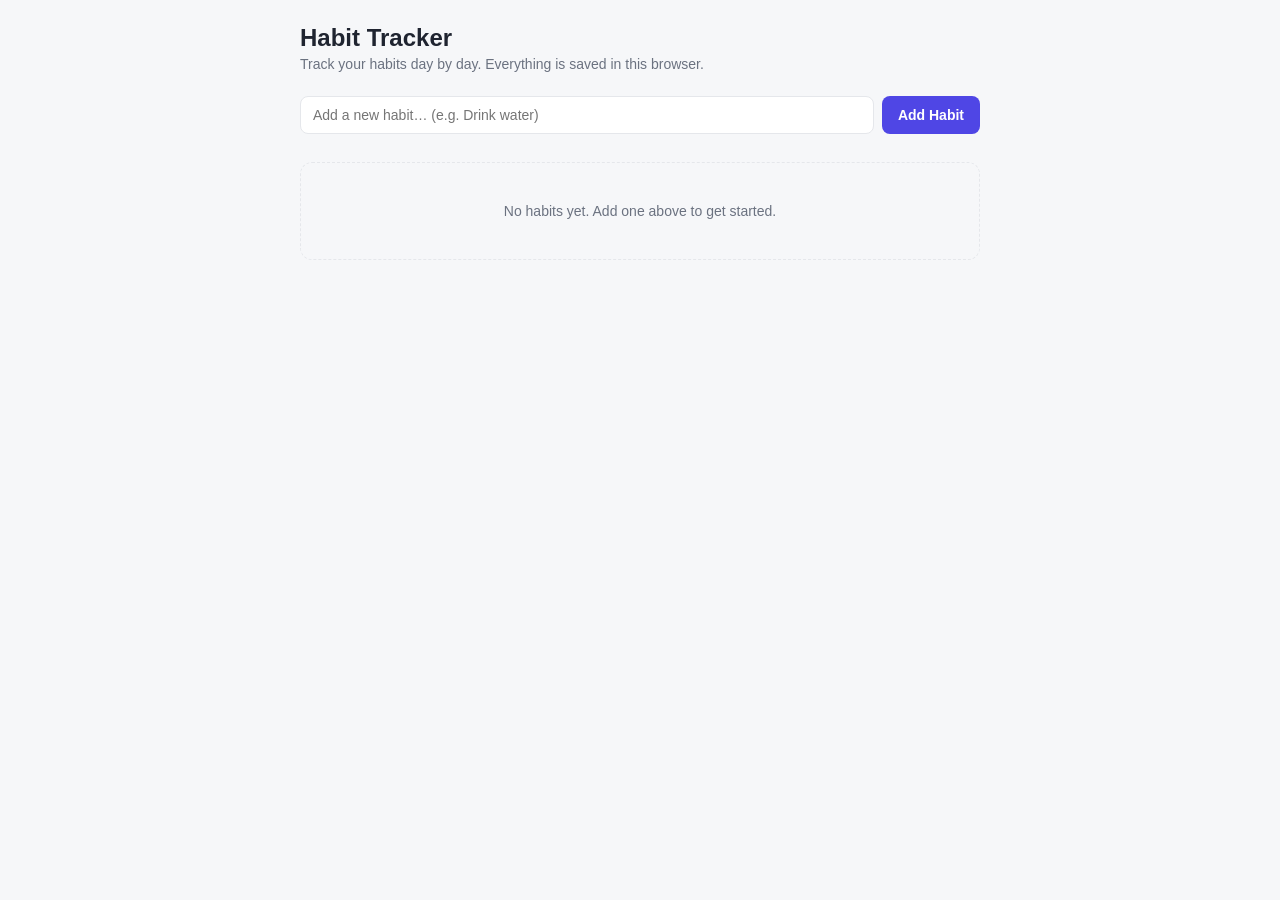
==== index.html @ 4790bc72 "Add single-file habit tracker web app Plain HTML/CSS/JS, no build step. Add/rename/delete custom hab" ====
<!DOCTYPE html>
<html lang="en">
<head>
<meta charset="UTF-8">
<meta name="viewport" content="width=device-width, initial-scale=1.0">
<title>Habit Tracker</title>
<style>
  :root {
    --bg: #f6f7f9;
    --card-bg: #ffffff;
    --text: #1f2430;
    --text-muted: #6b7280;
    --border: #e5e7eb;
    --accent: #4f46e5;
    --accent-hover: #4338ca;
    --danger: #dc2626;
    --danger-hover: #b91c1c;
    --cell-empty: #e9ebef;
    --cell-filled: #4f46e5;
    --cell-today-ring: #f59e0b;
    --shadow: 0 1px 3px rgba(0,0,0,0.06), 0 1px 2px rgba(0,0,0,0.04);
  }

  @media (prefers-color-scheme: dark) {
    :root {
      --bg: #14161c;
      --card-bg: #1d2029;
      --text: #e7e9ee;
      --text-muted: #9aa0ac;
      --border: #2b2f3a;
      --accent: #6366f1;
      --accent-hover: #7577f3;
      --danger: #ef4444;
      --danger-hover: #f87171;
      --cell-empty: #2a2e38;
      --cell-filled: #6366f1;
      --cell-today-ring: #fbbf24;
      --shadow: 0 1px 3px rgba(0,0,0,0.3), 0 1px 2px rgba(0,0,0,0.2);
    }
  }

  * { box-sizing: border-box; }

  body {
    margin: 0;
    background: var(--bg);
    color: var(--text);
    font-family: -apple-system, BlinkMacSystemFont, "Segoe UI", Roboto, Helvetica, Arial, sans-serif;
    padding: 24px 16px 64px;
  }

  .wrap {
    max-width: 680px;
    margin: 0 auto;
  }

  h1 {
    font-size: 24px;
    font-weight: 700;
    margin: 0 0 4px;
  }

  .subtitle {
    color: var(--text-muted);
    font-size: 14px;
    margin: 0 0 24px;
  }

  .add-form {
    display: flex;
    gap: 8px;
    margin-bottom: 28px;
  }

  .add-form input {
    flex: 1;
    padding: 10px 12px;
    border-radius: 8px;
    border: 1px solid var(--border);
    background: var(--card-bg);
    color: var(--text);
    font-size: 14px;
  }

  .add-form input:focus {
    outline: 2px solid var(--accent);
    outline-offset: 1px;
  }

  button {
    font-family: inherit;
    cursor: pointer;
  }

  .btn {
    padding: 10px 16px;
    border-radius: 8px;
    border: none;
    background: var(--accent);
    color: white;
    font-size: 14px;
    font-weight: 600;
  }

  .btn:hover { background: var(--accent-hover); }

  .habit-list {
    display: flex;
    flex-direction: column;
    gap: 14px;
  }

  .habit-card {
    background: var(--card-bg);
    border: 1px solid var(--border);
    border-radius: 12px;
    padding: 16px 18px;
    box-shadow: var(--shadow);
  }

  .habit-header {
    display: flex;
    align-items: center;
    justify-content: space-between;
    gap: 10px;
    margin-bottom: 12px;
  }

  .habit-title {
    display: flex;
    align-items: center;
    gap: 8px;
    min-width: 0;
    flex: 1;
  }

  .habit-name {
    font-size: 16px;
    font-weight: 600;
    overflow: hidden;
    text-overflow: ellipsis;
    white-space: nowrap;
  }

  .habit-name-input {
    font-size: 16px;
    font-weight: 600;
    padding: 4px 6px;
    border-radius: 6px;
    border: 1px solid var(--accent);
    background: var(--bg);
    color: var(--text);
    width: 100%;
  }

  .icon-btn {
    background: transparent;
    border: none;
    padding: 4px;
    border-radius: 6px;
    color: var(--text-muted);
    font-size: 15px;
    line-height: 1;
    display: inline-flex;
    align-items: center;
    justify-content: center;
  }

  .icon-btn:hover {
    background: var(--cell-empty);
    color: var(--text);
  }

  .icon-btn.danger:hover {
    color: var(--danger-hover);
  }

  .habit-actions {
    display: flex;
    align-items: center;
    gap: 6px;
    flex-shrink: 0;
  }

  .habit-meta {
    display: flex;
    align-items: center;
    justify-content: space-between;
    margin-bottom: 12px;
    gap: 10px;
    flex-wrap: wrap;
  }

  .streak {
    font-size: 13px;
    color: var(--text-muted);
    font-weight: 600;
  }

  .streak .flame { margin-right: 2px; }

  .done-btn {
    padding: 8px 14px;
    border-radius: 8px;
    border: 1px solid var(--accent);
    background: transparent;
    color: var(--accent);
    font-size: 13px;
    font-weight: 600;
  }

  .done-btn:hover {
    background: var(--accent);
    color: white;
  }

  .done-btn.is-done {
    background: var(--accent);
    color: white;
  }

  .grid {
    display: grid;
    grid-template-columns: repeat(10, 1fr);
    gap: 4px;
  }

  .cell {
    aspect-ratio: 1 / 1;
    border-radius: 4px;
    background: var(--cell-empty);
  }

  .cell.filled {
    background: var(--cell-filled);
  }

  .cell.today {
    box-shadow: 0 0 0 2px var(--cell-today-ring) inset;
  }

  .empty-state {
    text-align: center;
    color: var(--text-muted);
    font-size: 14px;
    padding: 40px 20px;
    border: 1px dashed var(--border);
    border-radius: 12px;
  }
</style>
</head>
<body>
<div class="wrap">
  <h1>Habit Tracker</h1>
  <p class="subtitle">Track your habits day by day. Everything is saved in this browser.</p>

  <form class="add-form" id="add-form">
    <input type="text" id="habit-input" placeholder="Add a new habit… (e.g. Drink water)" maxlength="60" autocomplete="off">
    <button type="submit" class="btn">Add Habit</button>
  </form>

  <div class="habit-list" id="habit-list"></div>
</div>

<script>
(function () {
  const STORAGE_KEY = 'habitTrackerData';
  const DAYS_TO_SHOW = 30;

  /** @typedef {{ id: string, name: string, createdAt: string, completions: Record<string, boolean> }} Habit */

  /** @returns {Habit[]} */
  function loadHabits() {
    try {
      const raw = localStorage.getItem(STORAGE_KEY);
      return raw ? JSON.parse(raw) : [];
    } catch (e) {
      console.error('Failed to load habits from localStorage', e);
      return [];
    }
  }

  /** @param {Habit[]} habits */
  function saveHabits(habits) {
    localStorage.setItem(STORAGE_KEY, JSON.stringify(habits));
  }

  function dateKey(date) {
    const y = date.getFullYear();
    const m = String(date.getMonth() + 1).padStart(2, '0');
    const d = String(date.getDate()).padStart(2, '0');
    return `${y}-${m}-${d}`;
  }

  function startOfToday() {
    const d = new Date();
    d.setHours(0, 0, 0, 0);
    return d;
  }

  function formatDateLong(date) {
    return date.toLocaleDateString(undefined, { weekday: 'short', month: 'short', day: 'numeric' });
  }

  function isCompletedOn(habit, date) {
    return !!habit.completions[dateKey(date)];
  }

  function calcStreak(habit) {
    const today = startOfToday();
    let cursor = new Date(today);
    let streak = 0;

    // If today isn't marked yet, that alone shouldn't reset the streak —
    // start counting from yesterday instead, since today isn't over.
    if (!isCompletedOn(habit, cursor)) {
      cursor.setDate(cursor.getDate() - 1);
    }

    while (isCompletedOn(habit, cursor)) {
      streak++;
      cursor.setDate(cursor.getDate() - 1);
    }

    return streak;
  }

  function uid() {
    return 'h_' + Date.now().toString(36) + '_' + Math.random().toString(36).slice(2, 8);
  }

  let habits = loadHabits();

  const listEl = document.getElementById('habit-list');
  const formEl = document.getElementById('add-form');
  const inputEl = document.getElementById('habit-input');

  function render() {
    listEl.innerHTML = '';

    if (habits.length === 0) {
      const empty = document.createElement('div');
      empty.className = 'empty-state';
      empty.textContent = 'No habits yet. Add one above to get started.';
      listEl.appendChild(empty);
      return;
    }

    const today = startOfToday();

    habits.forEach((habit) => {
      const card = document.createElement('div');
      card.className = 'habit-card';

      // Header: name + edit/delete
      const header = document.createElement('div');
      header.className = 'habit-header';

      const titleWrap = document.createElement('div');
      titleWrap.className = 'habit-title';

      const nameEl = document.createElement('span');
      nameEl.className = 'habit-name';
      nameEl.textContent = habit.name;
      titleWrap.appendChild(nameEl);

      header.appendChild(titleWrap);

      const actions = document.createElement('div');
      actions.className = 'habit-actions';

      const renameBtn = document.createElement('button');
      renameBtn.className = 'icon-btn';
      renameBtn.title = 'Rename habit';
      renameBtn.setAttribute('aria-label', 'Rename habit');
      renameBtn.textContent = '✏️';
      renameBtn.addEventListener('click', () => startRename(habit, nameEl, titleWrap));
      actions.appendChild(renameBtn);

      const deleteBtn = document.createElement('button');
      deleteBtn.className = 'icon-btn danger';
      deleteBtn.title = 'Delete habit';
      deleteBtn.setAttribute('aria-label', 'Delete habit');
      deleteBtn.textContent = '🗑️';
      deleteBtn.addEventListener('click', () => {
        if (confirm(`Delete "${habit.name}"? This can't be undone.`)) {
          habits = habits.filter((h) => h.id !== habit.id);
          saveHabits(habits);
          render();
        }
      });
      actions.appendChild(deleteBtn);

      header.appendChild(actions);
      card.appendChild(header);

      // Meta row: streak + done button
      const meta = document.createElement('div');
      meta.className = 'habit-meta';

      const streakEl = document.createElement('div');
      streakEl.className = 'streak';
      const streak = calcStreak(habit);
      streakEl.innerHTML = `<span class="flame">🔥</span>${streak} day${streak === 1 ? '' : 's'} streak`;
      meta.appendChild(streakEl);

      const doneToday = isCompletedOn(habit, today);
      const doneBtn = document.createElement('button');
      doneBtn.className = 'done-btn' + (doneToday ? ' is-done' : '');
      doneBtn.textContent = doneToday ? '✓ Done today' : 'Mark done today';
      doneBtn.addEventListener('click', () => {
        const key = dateKey(today);
        if (habit.completions[key]) {
          delete habit.completions[key];
        } else {
          habit.completions[key] = true;
        }
        saveHabits(habits);
        render();
      });
      meta.appendChild(doneBtn);

      card.appendChild(meta);

      // 30-day grid
      const grid = document.createElement('div');
      grid.className = 'grid';

      const cellDates = [];
      for (let i = DAYS_TO_SHOW - 1; i >= 0; i--) {
        const d = new Date(today);
        d.setDate(d.getDate() - i);
        cellDates.push(d);
      }

      cellDates.forEach((d) => {
        const cell = document.createElement('div');
        const filled = isCompletedOn(habit, d);
        const isToday = dateKey(d) === dateKey(today);
        cell.className = 'cell' + (filled ? ' filled' : '') + (isToday ? ' today' : '');
        cell.title = `${formatDateLong(d)}${filled ? ' — done' : ''}`;
        grid.appendChild(cell);
      });

      card.appendChild(grid);
      listEl.appendChild(card);
    });
  }

  function startRename(habit, nameEl, titleWrap) {
    const input = document.createElement('input');
    input.className = 'habit-name-input';
    input.type = 'text';
    input.maxLength = 60;
    input.value = habit.name;

    titleWrap.replaceChild(input, nameEl);
    input.focus();
    input.select();

    function commit() {
      const newName = input.value.trim();
      if (newName) {
        habit.name = newName;
        saveHabits(habits);
      }
      render();
    }

    input.addEventListener('blur', commit);
    input.addEventListener('keydown', (e) => {
      if (e.key === 'Enter') {
        e.preventDefault();
        input.blur();
      } else if (e.key === 'Escape') {
        e.preventDefault();
        render();
      }
    });
  }

  formEl.addEventListener('submit', (e) => {
    e.preventDefault();
    const name = inputEl.value.trim();
    if (!name) return;

    habits.push({
      id: uid(),
      name,
      createdAt: new Date().toISOString(),
      completions: {}
    });
    saveHabits(habits);
    inputEl.value = '';
    render();
  });

  render();
})();
</script>
</body>
</html>
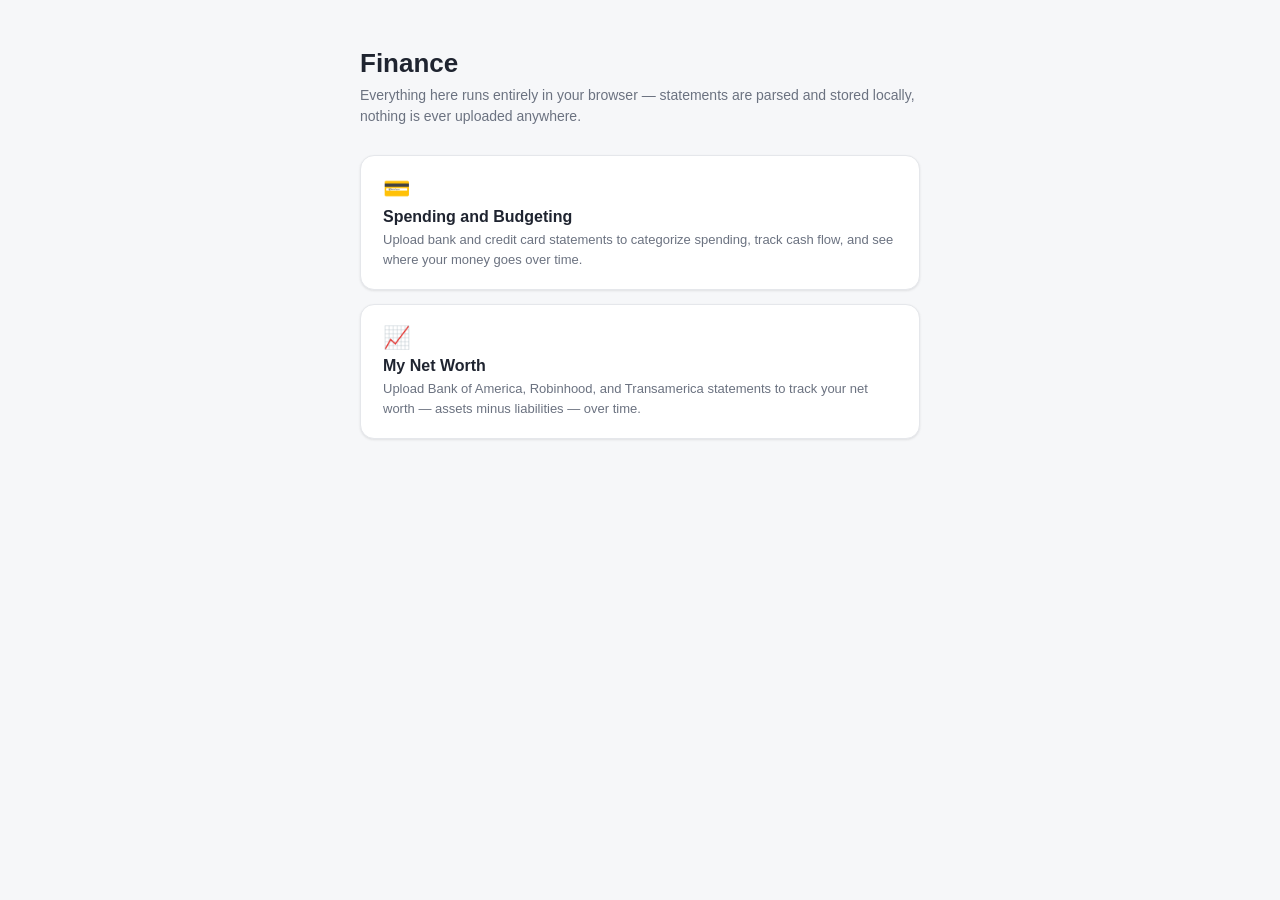
==== commit ffad537d: "Remove Habit Tracker; add sortable table, Data Monitoring, and net worth UX fixes - Remove the Habit" ====
--- a/index.html
+++ b/index.html
@@ -3,7 +3,7 @@
 <head>
 <meta charset="UTF-8">
 <meta name="viewport" content="width=device-width, initial-scale=1.0">
-<title>Habit Tracker</title>
+<title>Finance</title>
 <style>
   :root {
     --bg: #f6f7f9;
@@ -12,15 +12,8 @@
     --text-muted: #6b7280;
     --border: #e5e7eb;
     --accent: #4f46e5;
-    --accent-hover: #4338ca;
-    --danger: #dc2626;
-    --danger-hover: #b91c1c;
-    --cell-empty: #e9ebef;
-    --cell-filled: #4f46e5;
-    --cell-today-ring: #f59e0b;
     --shadow: 0 1px 3px rgba(0,0,0,0.06), 0 1px 2px rgba(0,0,0,0.04);
   }
-
   @media (prefers-color-scheme: dark) {
     :root {
       --bg: #14161c;
@@ -29,474 +22,63 @@
       --text-muted: #9aa0ac;
       --border: #2b2f3a;
       --accent: #6366f1;
-      --accent-hover: #7577f3;
-      --danger: #ef4444;
-      --danger-hover: #f87171;
-      --cell-empty: #2a2e38;
-      --cell-filled: #6366f1;
-      --cell-today-ring: #fbbf24;
       --shadow: 0 1px 3px rgba(0,0,0,0.3), 0 1px 2px rgba(0,0,0,0.2);
     }
   }
-
   * { box-sizing: border-box; }
-
   body {
     margin: 0;
     background: var(--bg);
     color: var(--text);
     font-family: -apple-system, BlinkMacSystemFont, "Segoe UI", Roboto, Helvetica, Arial, sans-serif;
-    padding: 24px 16px 64px;
+    padding: 48px 16px;
   }
-
-  .wrap {
-    max-width: 680px;
-    margin: 0 auto;
-  }
-
-  h1 {
-    font-size: 24px;
-    font-weight: 700;
-    margin: 0 0 4px;
-  }
-
-  .subtitle {
-    color: var(--text-muted);
-    font-size: 14px;
-    margin: 0 0 24px;
-  }
-
-  .add-form {
-    display: flex;
-    gap: 8px;
-    margin-bottom: 28px;
-  }
-
-  .add-form input {
-    flex: 1;
-    padding: 10px 12px;
-    border-radius: 8px;
-    border: 1px solid var(--border);
-    background: var(--card-bg);
-    color: var(--text);
-    font-size: 14px;
-  }
-
-  .add-form input:focus {
-    outline: 2px solid var(--accent);
-    outline-offset: 1px;
-  }
-
-  button {
-    font-family: inherit;
-    cursor: pointer;
-  }
-
-  .btn {
-    padding: 10px 16px;
-    border-radius: 8px;
-    border: none;
-    background: var(--accent);
-    color: white;
-    font-size: 14px;
-    font-weight: 600;
-  }
-
-  .btn:hover { background: var(--accent-hover); }
-
-  .habit-list {
-    display: flex;
-    flex-direction: column;
-    gap: 14px;
-  }
-
-  .habit-card {
+  .wrap { max-width: 560px; margin: 0 auto; }
+  h1 { font-size: 26px; font-weight: 700; margin: 0 0 6px; }
+  .subtitle { color: var(--text-muted); font-size: 14px; line-height: 1.5; margin: 0 0 28px; }
+  .link-list { display: flex; flex-direction: column; gap: 14px; }
+  .app-link {
+    display: block;
     background: var(--card-bg);
     border: 1px solid var(--border);
-    border-radius: 12px;
-    padding: 16px 18px;
+    border-radius: 14px;
+    padding: 20px 22px;
     box-shadow: var(--shadow);
+    text-decoration: none;
+    color: var(--text);
+    transition: border-color 0.15s, transform 0.1s;
   }
-
-  .habit-header {
-    display: flex;
-    align-items: center;
-    justify-content: space-between;
-    gap: 10px;
-    margin-bottom: 12px;
-  }
-
-  .habit-title {
-    display: flex;
-    align-items: center;
-    gap: 8px;
-    min-width: 0;
-    flex: 1;
-  }
-
-  .habit-name {
-    font-size: 16px;
-    font-weight: 600;
-    overflow: hidden;
-    text-overflow: ellipsis;
-    white-space: nowrap;
-  }
-
-  .habit-name-input {
-    font-size: 16px;
-    font-weight: 600;
-    padding: 4px 6px;
-    border-radius: 6px;
-    border: 1px solid var(--accent);
-    background: var(--bg);
-    color: var(--text);
-    width: 100%;
-  }
-
-  .icon-btn {
-    background: transparent;
-    border: none;
-    padding: 4px;
-    border-radius: 6px;
-    color: var(--text-muted);
-    font-size: 15px;
-    line-height: 1;
-    display: inline-flex;
-    align-items: center;
-    justify-content: center;
-  }
-
-  .icon-btn:hover {
-    background: var(--cell-empty);
-    color: var(--text);
-  }
-
-  .icon-btn.danger:hover {
-    color: var(--danger-hover);
-  }
-
-  .habit-actions {
-    display: flex;
-    align-items: center;
-    gap: 6px;
-    flex-shrink: 0;
-  }
-
-  .habit-meta {
-    display: flex;
-    align-items: center;
-    justify-content: space-between;
-    margin-bottom: 12px;
-    gap: 10px;
-    flex-wrap: wrap;
-  }
-
-  .streak {
-    font-size: 13px;
-    color: var(--text-muted);
-    font-weight: 600;
-  }
-
-  .streak .flame { margin-right: 2px; }
-
-  .done-btn {
-    padding: 8px 14px;
-    border-radius: 8px;
-    border: 1px solid var(--accent);
-    background: transparent;
-    color: var(--accent);
-    font-size: 13px;
-    font-weight: 600;
-  }
-
-  .done-btn:hover {
-    background: var(--accent);
-    color: white;
-  }
-
-  .done-btn.is-done {
-    background: var(--accent);
-    color: white;
-  }
-
-  .grid {
-    display: grid;
-    grid-template-columns: repeat(10, 1fr);
-    gap: 4px;
-  }
-
-  .cell {
-    aspect-ratio: 1 / 1;
-    border-radius: 4px;
-    background: var(--cell-empty);
-  }
-
-  .cell.filled {
-    background: var(--cell-filled);
-  }
-
-  .cell.today {
-    box-shadow: 0 0 0 2px var(--cell-today-ring) inset;
-  }
-
-  .empty-state {
-    text-align: center;
-    color: var(--text-muted);
-    font-size: 14px;
-    padding: 40px 20px;
-    border: 1px dashed var(--border);
-    border-radius: 12px;
-  }
+  .app-link:hover { border-color: var(--accent); transform: translateY(-1px); }
+  .app-icon { font-size: 22px; margin-bottom: 6px; }
+  .app-name { font-size: 16px; font-weight: 700; margin-bottom: 4px; }
+  .app-desc { font-size: 13px; color: var(--text-muted); line-height: 1.5; }
 </style>
 </head>
 <body>
 <div class="wrap">
-  <h1>Habit Tracker</h1>
-  <p class="subtitle">Track your habits day by day. Everything is saved in this browser.</p>
-
-  <form class="add-form" id="add-form">
-    <input type="text" id="habit-input" placeholder="Add a new habit… (e.g. Drink water)" maxlength="60" autocomplete="off">
-    <button type="submit" class="btn">Add Habit</button>
-  </form>
-
-  <div class="habit-list" id="habit-list"></div>
+  <h1>Finance</h1>
+  <p class="subtitle">
+    Everything here runs entirely in your browser — statements are parsed and stored locally,
+    nothing is ever uploaded anywhere.
+  </p>
+  <div class="link-list">
+    <a class="app-link" href="spending-analyzer/index.html">
+      <div class="app-icon">💳</div>
+      <div class="app-name">Spending and Budgeting</div>
+      <div class="app-desc">
+        Upload bank and credit card statements to categorize spending, track cash flow, and see
+        where your money goes over time.
+      </div>
+    </a>
+    <a class="app-link" href="net-worth/index.html">
+      <div class="app-icon">📈</div>
+      <div class="app-name">My Net Worth</div>
+      <div class="app-desc">
+        Upload Bank of America, Robinhood, and Transamerica statements to track your net worth —
+        assets minus liabilities — over time.
+      </div>
+    </a>
+  </div>
 </div>
-
-<script>
-(function () {
-  const STORAGE_KEY = 'habitTrackerData';
-  const DAYS_TO_SHOW = 30;
-
-  /** @typedef {{ id: string, name: string, createdAt: string, completions: Record<string, boolean> }} Habit */
-
-  /** @returns {Habit[]} */
-  function loadHabits() {
-    try {
-      const raw = localStorage.getItem(STORAGE_KEY);
-      return raw ? JSON.parse(raw) : [];
-    } catch (e) {
-      console.error('Failed to load habits from localStorage', e);
-      return [];
-    }
-  }
-
-  /** @param {Habit[]} habits */
-  function saveHabits(habits) {
-    localStorage.setItem(STORAGE_KEY, JSON.stringify(habits));
-  }
-
-  function dateKey(date) {
-    const y = date.getFullYear();
-    const m = String(date.getMonth() + 1).padStart(2, '0');
-    const d = String(date.getDate()).padStart(2, '0');
-    return `${y}-${m}-${d}`;
-  }
-
-  function startOfToday() {
-    const d = new Date();
-    d.setHours(0, 0, 0, 0);
-    return d;
-  }
-
-  function formatDateLong(date) {
-    return date.toLocaleDateString(undefined, { weekday: 'short', month: 'short', day: 'numeric' });
-  }
-
-  function isCompletedOn(habit, date) {
-    return !!habit.completions[dateKey(date)];
-  }
-
-  function calcStreak(habit) {
-    const today = startOfToday();
-    let cursor = new Date(today);
-    let streak = 0;
-
-    // If today isn't marked yet, that alone shouldn't reset the streak —
-    // start counting from yesterday instead, since today isn't over.
-    if (!isCompletedOn(habit, cursor)) {
-      cursor.setDate(cursor.getDate() - 1);
-    }
-
-    while (isCompletedOn(habit, cursor)) {
-      streak++;
-      cursor.setDate(cursor.getDate() - 1);
-    }
-
-    return streak;
-  }
-
-  function uid() {
-    return 'h_' + Date.now().toString(36) + '_' + Math.random().toString(36).slice(2, 8);
-  }
-
-  let habits = loadHabits();
-
-  const listEl = document.getElementById('habit-list');
-  const formEl = document.getElementById('add-form');
-  const inputEl = document.getElementById('habit-input');
-
-  function render() {
-    listEl.innerHTML = '';
-
-    if (habits.length === 0) {
-      const empty = document.createElement('div');
-      empty.className = 'empty-state';
-      empty.textContent = 'No habits yet. Add one above to get started.';
-      listEl.appendChild(empty);
-      return;
-    }
-
-    const today = startOfToday();
-
-    habits.forEach((habit) => {
-      const card = document.createElement('div');
-      card.className = 'habit-card';
-
-      // Header: name + edit/delete
-      const header = document.createElement('div');
-      header.className = 'habit-header';
-
-      const titleWrap = document.createElement('div');
-      titleWrap.className = 'habit-title';
-
-      const nameEl = document.createElement('span');
-      nameEl.className = 'habit-name';
-      nameEl.textContent = habit.name;
-      titleWrap.appendChild(nameEl);
-
-      header.appendChild(titleWrap);
-
-      const actions = document.createElement('div');
-      actions.className = 'habit-actions';
-
-      const renameBtn = document.createElement('button');
-      renameBtn.className = 'icon-btn';
-      renameBtn.title = 'Rename habit';
-      renameBtn.setAttribute('aria-label', 'Rename habit');
-      renameBtn.textContent = '✏️';
-      renameBtn.addEventListener('click', () => startRename(habit, nameEl, titleWrap));
-      actions.appendChild(renameBtn);
-
-      const deleteBtn = document.createElement('button');
-      deleteBtn.className = 'icon-btn danger';
-      deleteBtn.title = 'Delete habit';
-      deleteBtn.setAttribute('aria-label', 'Delete habit');
-      deleteBtn.textContent = '🗑️';
-      deleteBtn.addEventListener('click', () => {
-        if (confirm(`Delete "${habit.name}"? This can't be undone.`)) {
-          habits = habits.filter((h) => h.id !== habit.id);
-          saveHabits(habits);
-          render();
-        }
-      });
-      actions.appendChild(deleteBtn);
-
-      header.appendChild(actions);
-      card.appendChild(header);
-
-      // Meta row: streak + done button
-      const meta = document.createElement('div');
-      meta.className = 'habit-meta';
-
-      const streakEl = document.createElement('div');
-      streakEl.className = 'streak';
-      const streak = calcStreak(habit);
-      streakEl.innerHTML = `<span class="flame">🔥</span>${streak} day${streak === 1 ? '' : 's'} streak`;
-      meta.appendChild(streakEl);
-
-      const doneToday = isCompletedOn(habit, today);
-      const doneBtn = document.createElement('button');
-      doneBtn.className = 'done-btn' + (doneToday ? ' is-done' : '');
-      doneBtn.textContent = doneToday ? '✓ Done today' : 'Mark done today';
-      doneBtn.addEventListener('click', () => {
-        const key = dateKey(today);
-        if (habit.completions[key]) {
-          delete habit.completions[key];
-        } else {
-          habit.completions[key] = true;
-        }
-        saveHabits(habits);
-        render();
-      });
-      meta.appendChild(doneBtn);
-
-      card.appendChild(meta);
-
-      // 30-day grid
-      const grid = document.createElement('div');
-      grid.className = 'grid';
-
-      const cellDates = [];
-      for (let i = DAYS_TO_SHOW - 1; i >= 0; i--) {
-        const d = new Date(today);
-        d.setDate(d.getDate() - i);
-        cellDates.push(d);
-      }
-
-      cellDates.forEach((d) => {
-        const cell = document.createElement('div');
-        const filled = isCompletedOn(habit, d);
-        const isToday = dateKey(d) === dateKey(today);
-        cell.className = 'cell' + (filled ? ' filled' : '') + (isToday ? ' today' : '');
-        cell.title = `${formatDateLong(d)}${filled ? ' — done' : ''}`;
-        grid.appendChild(cell);
-      });
-
-      card.appendChild(grid);
-      listEl.appendChild(card);
-    });
-  }
-
-  function startRename(habit, nameEl, titleWrap) {
-    const input = document.createElement('input');
-    input.className = 'habit-name-input';
-    input.type = 'text';
-    input.maxLength = 60;
-    input.value = habit.name;
-
-    titleWrap.replaceChild(input, nameEl);
-    input.focus();
-    input.select();
-
-    function commit() {
-      const newName = input.value.trim();
-      if (newName) {
-        habit.name = newName;
-        saveHabits(habits);
-      }
-      render();
-    }
-
-    input.addEventListener('blur', commit);
-    input.addEventListener('keydown', (e) => {
-      if (e.key === 'Enter') {
-        e.preventDefault();
-        input.blur();
-      } else if (e.key === 'Escape') {
-        e.preventDefault();
-        render();
-      }
-    });
-  }
-
-  formEl.addEventListener('submit', (e) => {
-    e.preventDefault();
-    const name = inputEl.value.trim();
-    if (!name) return;
-
-    habits.push({
-      id: uid(),
-      name,
-      createdAt: new Date().toISOString(),
-      completions: {}
-    });
-    saveHabits(habits);
-    inputEl.value = '';
-    render();
-  });
-
-  render();
-})();
-</script>
 </body>
 </html>
